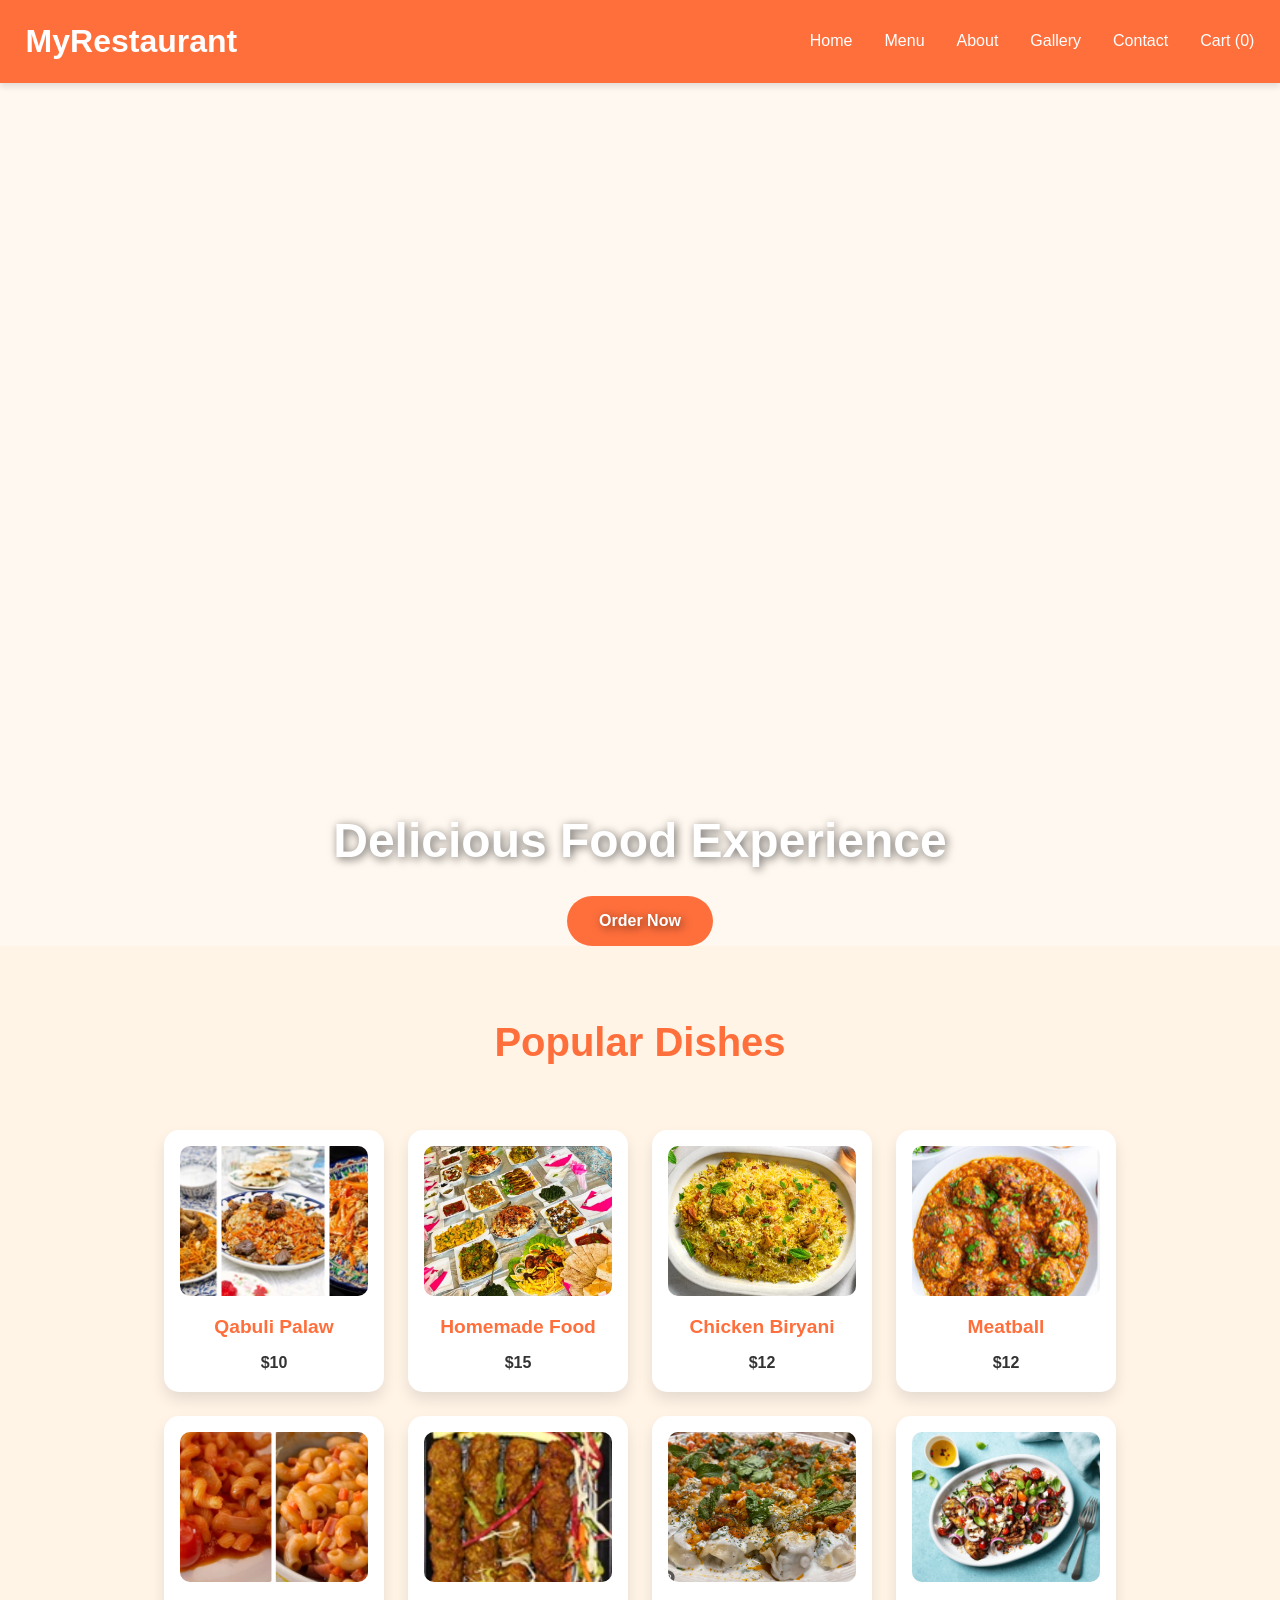
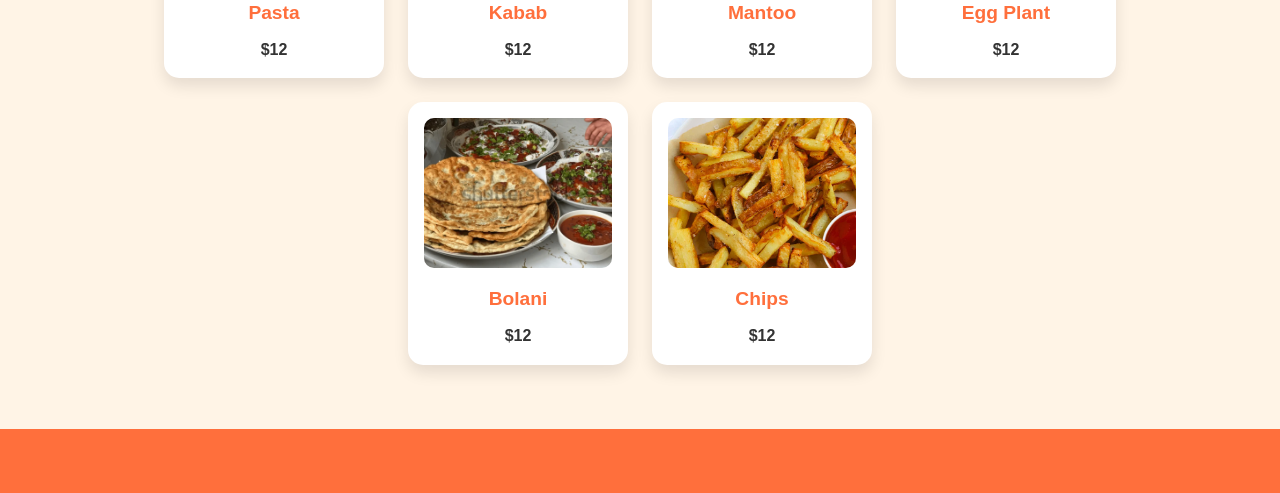
==== index.html @ ce6fe692 "Initial commit" ====
<!DOCTYPE html>
<html lang="en">
<head>
    <meta charset="UTF-8">
    <title>Restaurant - Home</title>

    <!-- Internal CSS starts here -->
    <style>
        /* =========================
            Global Styles
        ========================= */
        * {
            margin: 0;
            padding: 0;
            box-sizing: border-box;
            font-family: 'Segoe UI', Tahoma, Geneva, Verdana, sans-serif;
        }

        body {
            background: #fff8f0; /* soft cream background */
            color: #333;
            line-height: 1.6;
        }

        /* =========================
            Header & Navigation
        ========================= */
     

        body {
    margin: 0;
    font-family: Arial, sans-serif;
    background: #fff8f0;
    display: flex;
    flex-direction: column;
}

/* Header */
header {
    display: flex;
    justify-content: space-between;
    align-items: center;
    padding: 1rem 2%;
    background-color: #ff6f3c;
    color: white;
    position: sticky;
    top: 0;
    z-index: 1000;
     box-shadow: 0 4px 6px rgba(0,0,0,0.1);
            transition: all 0.3s ease;
}

/* Navigation links horizontal */
nav {
    display: flex;
    flex-wrap: wrap; /* wrap links on small screens */
    gap: 1rem;
}
        header:hover {
            background-color: #ff7f50;
        }

       


header .logo {
    font-size: 2rem;
    font-weight: bold;
}

nav {
    display: flex;                /* Make nav items horizontal */
    gap: 2rem;                    /* Space between links */
}

nav a {
    text-decoration: none;
    color: #fff;
    font-weight: 500;
    transition: color 0.3s;
}

nav a:hover {
    color: #ffe8d6;
}

        nav a::after {
            content: '';
            display: block;
            height: 2px;
            width: 0;
            background: #ffe8d6;
            transition: width 0.3s;
        }

        nav a:hover::after {
            width: 100%;
        }

        /* =========================
            Hero Section
        ========================= */
        .hero {
            position: relative;
            height: 80vh;
            display: flex;
            align-items: center;
            justify-content: center;
            overflow: hidden;
        }

      .hero iframe {
    position: absolute;
    top: 50%;
    left: 50%;
    width: 100%;   /* full width */
    height: 100%;  /* full height */
    max-height: 100vh; /* never taller than viewport */
    transform: translate(-50%, -50%);
    object-fit: cover;
}

        .hero-text {
            text-align: center;
            color: #fff;
            text-shadow: 2px 2px 10px rgba(0,0,0,0.6);
            animation: fadeInUp 1.5s ease forwards;
        }

        .hero-text h2 {
            font-size: 3rem;
            margin-bottom: 1rem;
        }

        .hero-text .btn {
            display: inline-block;
            padding: 0.75rem 2rem;
            background-color: #ff6f3c;
            color: #fff;
            border-radius: 50px;
            font-weight: bold;
            text-decoration: none;
            transition: all 0.3s ease;
        }

        .hero-text .btn:hover {
            background-color: #ff7f50;
            transform: scale(1.05);
        }

        @keyframes fadeInUp {
            0% { opacity: 0; transform: translateY(50px); }
            100% { opacity: 1; transform: translateY(0); }
        }

        /* =========================
            Featured Section
        ========================= */
        .featured {
            padding: 4rem 3rem;
            background-color: #fff4e6;
            text-align: center;
            display: flex;
            flex-wrap: wrap;
            justify-content: center;
            gap: 1.5rem;
        }

        .featured h2 {
            width: 100%;
            font-size: 2.5rem;
            margin-bottom: 2rem;
            color: #ff6f3c;
        }

        .featured .card {
            display: flex;
            flex-direction: column;
            align-items: center;
            background: #fff;
            border-radius: 15px;
            padding: 1rem;
            box-shadow: 0 8px 15px rgba(0,0,0,0.1);
            transition: transform 0.3s ease, box-shadow 0.3s ease;
            width: 220px;
        }

        .featured .card img {
            width: 100%;
            height: 150px;
            object-fit: cover;
            border-radius: 10px;
            margin-bottom: 1rem;
            transition: transform 0.3s ease;
        }

        .featured .card h3 {
            font-size: 1.2rem;
            margin-bottom: 0.5rem;
            color: #ff6f3c;
        }

        .featured .card p {
            font-size: 1rem;
            font-weight: bold;
            color: #333;
        }

        .featured .card:hover {
            transform: translateY(-10px) scale(1.05);
            box-shadow: 0 12px 25px rgba(0,0,0,0.2);
        }

        .featured .card:hover img {
            transform: scale(1.1);
        }

        /* =========================
            Footer
        ========================= */
        footer {
            padding: 2rem 3rem;
            background-color: #ff6f3c;
            color: #fff;
            text-align: center;
            position: relative;
        }

        /* =========================
            Responsive
        ========================= */
        @media(max-width: 768px) {
            nav { flex-direction: column; gap: 0.5rem; }
            .hero-text h2 { font-size: 2rem; }
            .featured .card { width: 45%; }
        }

        @media(max-width: 480px) {
            .featured .card { width: 100%; }
        }
    </style>
    <!-- Internal CSS ends here -->

</head>
<body>

<header>
    <h1 class="logo">MyRestaurant</h1>
    <nav>
        <a href="index.html">Home</a>
        <a href="menu.html">Menu</a>
        <a href="about.html">About</a>
        <a href="gallery.html">Gallery</a>
        <a href="contact.html">Contact</a>
        <a href="cart.html">Cart (<span id="cart-count">0</span>)</a>
    </nav>
</header>

<!-- HERO VIDEO -->
<section class="hero">
    <iframe 
        src="https://www.youtube.com/embed/ZnmWg4-y3Ak?autoplay=1&mute=1&loop=1&playlist=ZnmWg4-y3Ak"
        frameborder="0"
        allow="autoplay; encrypted-media"
        allowfullscreen>
    </iframe>

    <div class="hero-text">
        
        <a href="menu.html" "></a>
    </div>
</section>
    <div class="hero-text">
        <h2>Delicious Food Experience</h2>
        <a href="menu.html" class="btn">Order Now</a>
    </div>
</section>

<!-- FEATURED -->
<section class="featured">
    <h2>Popular Dishes</h2>

    <div class="card">
        <img src="images\palaw.png">
        <h3>Qabuli Palaw</h3>
        <p>$10</p>
    </div>

    <div class="card">
        <img src="images\homemade_food.png">
        <h3>Homemade Food</h3>
        <p>$15</p>
    </div>

    <div class="card">
        <img src="images\Chicken Bryani.png">
        <h3>Chicken Biryani</h3>
        <p>$12</p>
    </div>
    <div class="card">
        <img src="images\Kofta.png">
        <h3>Meatball</h3>
        <p>$12</p>
    </div>
     <div class="card">
        <img src="images\pasta.png">
        <h3>Pasta</h3>
        <p>$12</p>
    </div>
    
     <div class="card">
        <img src="images\kabab.png">
        <h3>Kabab</h3>
        <p>$12</p>
    </div>
    <div class="card">
        <img src="images\Manto.png">
        <h3>Mantoo</h3>
        <p>$12</p>
    </div>
     <div class="card">
        <img src="images\eggPlant.png">
        <h3>Egg Plant</h3>
        <p>$12</p>
    </div>
     <div class="card">
        <img src="images\bolani.png">
        <h3>Bolani</h3>
        <p>$12</p>
    </div>
     <div class="card">
        <img src="images\Chips.png">
        <h3>Chips</h3>
        <p>$12</p>
</section>

<footer>
    

    <div id="google_translate_element"></div>
</footer>

<script src="js/cart.js"></script>

<script>
function googleTranslateElementInit() {
  new google.translate.TranslateElement({pageLanguage: 'en'}, 'google_translate_element');
}
</script>
<script src="//translate.google.com/translate_a/element.js?cb=googleTranslateElementInit"></script>

</body>
</html>
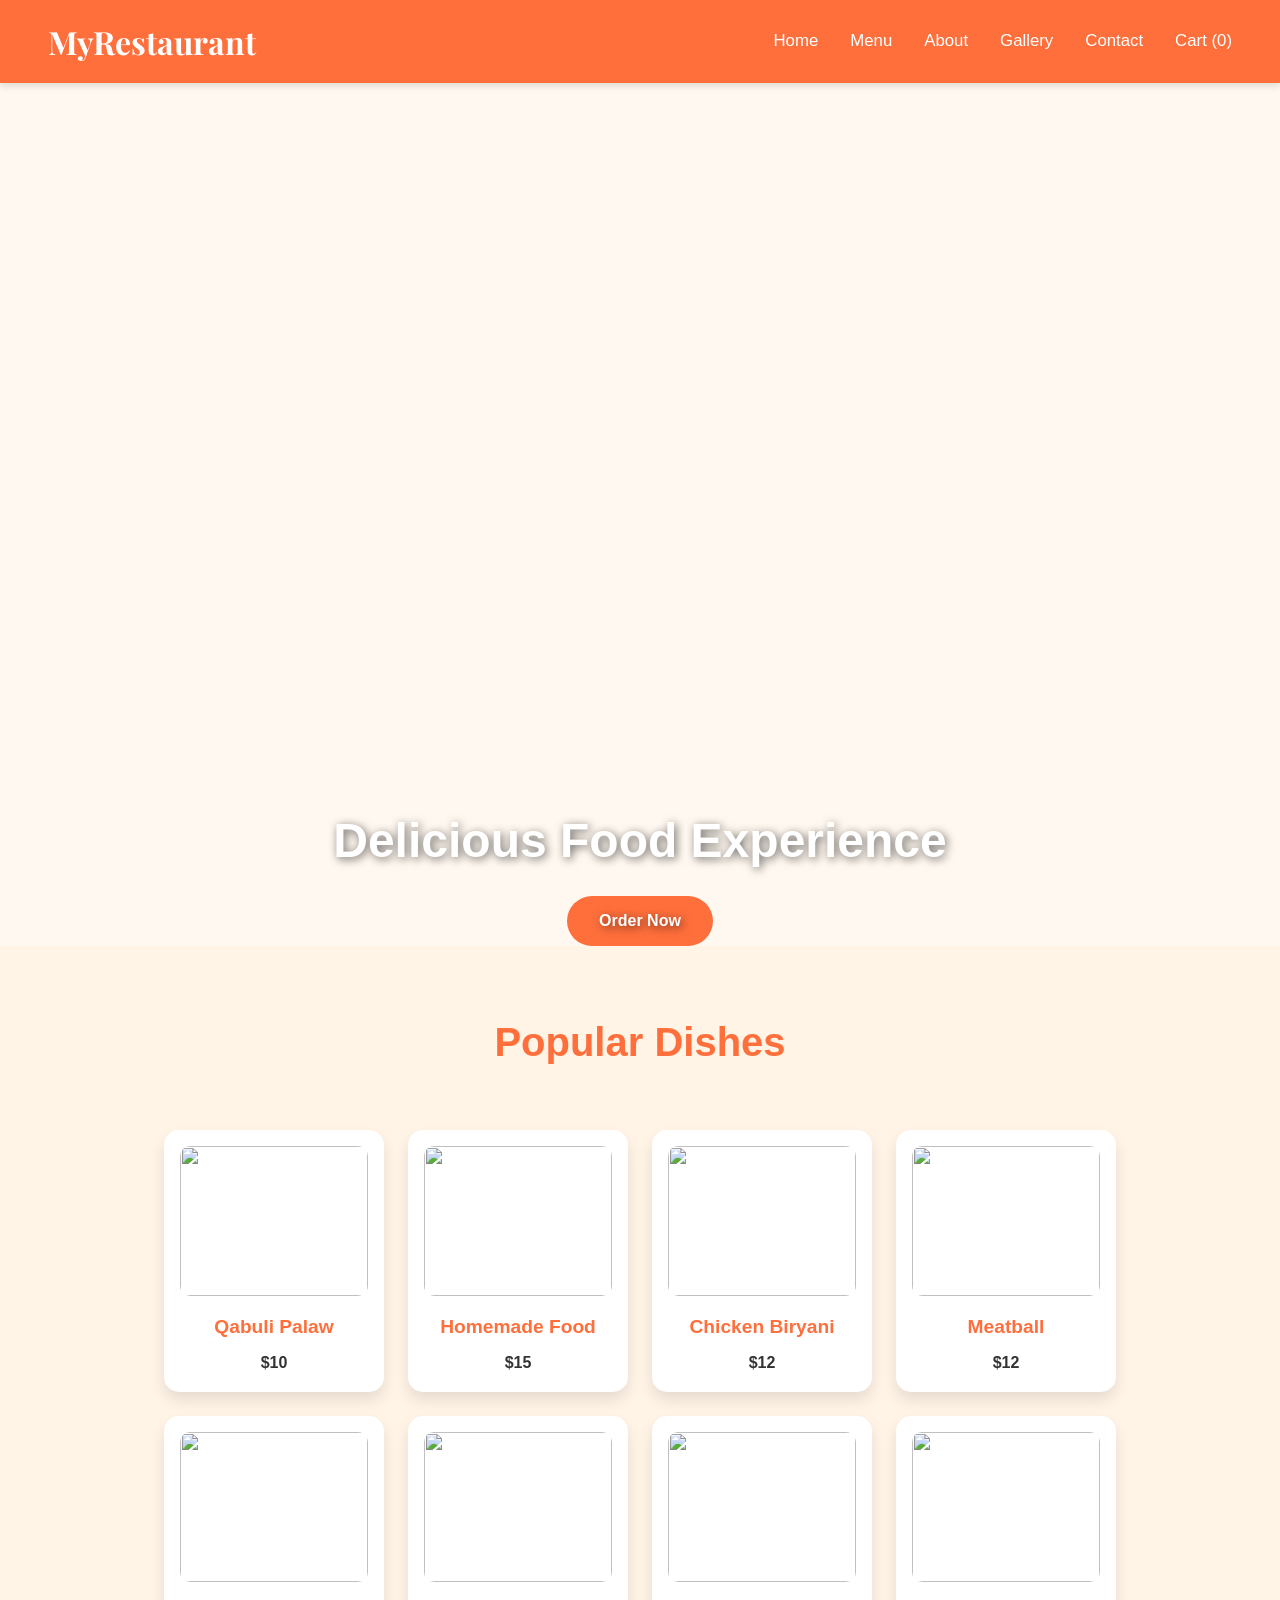
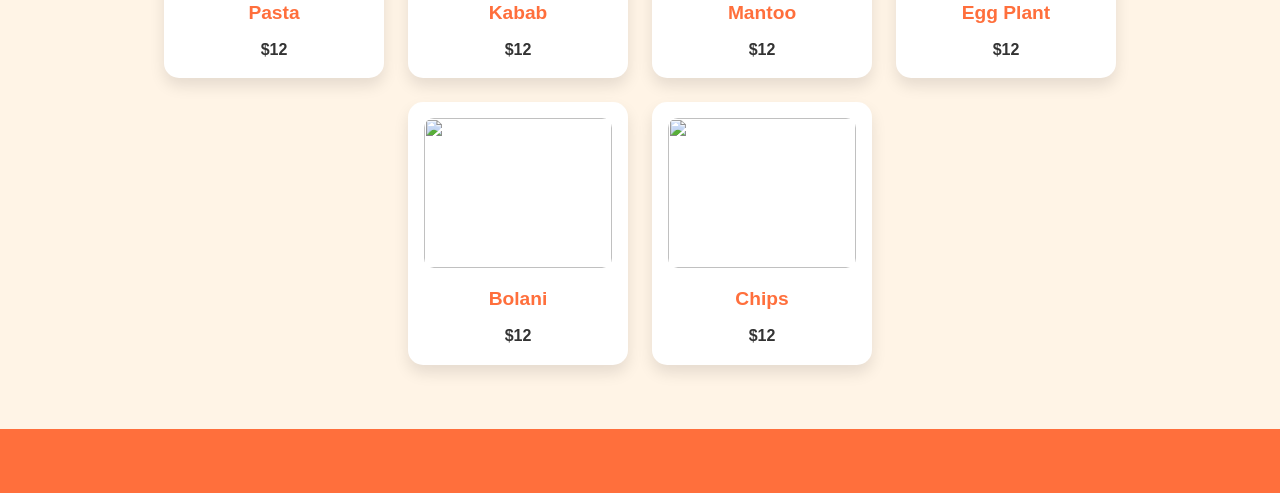
==== commit 5b126ccd: "added menu, cart section gallery section needs photos to be compleleted" ====
--- a/index.html
+++ b/index.html
@@ -1,353 +1,394 @@
-<!DOCTYPE html>
-<html lang="en">
-<head>
-    <meta charset="UTF-8">
-    <title>Restaurant - Home</title>
-
-    <!-- Internal CSS starts here -->
-    <style>
-        /* =========================
-            Global Styles
-        ========================= */
-        * {
-            margin: 0;
-            padding: 0;
-            box-sizing: border-box;
-            font-family: 'Segoe UI', Tahoma, Geneva, Verdana, sans-serif;
-        }
-
-        body {
-            background: #fff8f0; /* soft cream background */
-            color: #333;
-            line-height: 1.6;
-        }
-
-        /* =========================
-            Header & Navigation
-        ========================= */
-     
-
-        body {
-    margin: 0;
-    font-family: Arial, sans-serif;
-    background: #fff8f0;
-    display: flex;
-    flex-direction: column;
-}
-
-/* Header */
-header {
-    display: flex;
-    justify-content: space-between;
-    align-items: center;
-    padding: 1rem 2%;
-    background-color: #ff6f3c;
-    color: white;
-    position: sticky;
-    top: 0;
-    z-index: 1000;
-     box-shadow: 0 4px 6px rgba(0,0,0,0.1);
-            transition: all 0.3s ease;
-}
-
-/* Navigation links horizontal */
-nav {
-    display: flex;
-    flex-wrap: wrap; /* wrap links on small screens */
-    gap: 1rem;
-}
-        header:hover {
-            background-color: #ff7f50;
-        }
-
-       
-
-
-header .logo {
-    font-size: 2rem;
-    font-weight: bold;
-}
-
-nav {
-    display: flex;                /* Make nav items horizontal */
-    gap: 2rem;                    /* Space between links */
-}
-
-nav a {
-    text-decoration: none;
-    color: #fff;
-    font-weight: 500;
-    transition: color 0.3s;
-}
-
-nav a:hover {
-    color: #ffe8d6;
-}
-
-        nav a::after {
-            content: '';
-            display: block;
-            height: 2px;
-            width: 0;
-            background: #ffe8d6;
-            transition: width 0.3s;
-        }
-
-        nav a:hover::after {
-            width: 100%;
-        }
-
-        /* =========================
-            Hero Section
-        ========================= */
-        .hero {
-            position: relative;
-            height: 80vh;
-            display: flex;
-            align-items: center;
-            justify-content: center;
-            overflow: hidden;
-        }
-
-      .hero iframe {
-    position: absolute;
-    top: 50%;
-    left: 50%;
-    width: 100%;   /* full width */
-    height: 100%;  /* full height */
-    max-height: 100vh; /* never taller than viewport */
-    transform: translate(-50%, -50%);
-    object-fit: cover;
-}
-
-        .hero-text {
-            text-align: center;
-            color: #fff;
-            text-shadow: 2px 2px 10px rgba(0,0,0,0.6);
-            animation: fadeInUp 1.5s ease forwards;
-        }
-
-        .hero-text h2 {
-            font-size: 3rem;
-            margin-bottom: 1rem;
-        }
-
-        .hero-text .btn {
-            display: inline-block;
-            padding: 0.75rem 2rem;
-            background-color: #ff6f3c;
-            color: #fff;
-            border-radius: 50px;
-            font-weight: bold;
-            text-decoration: none;
-            transition: all 0.3s ease;
-        }
-
-        .hero-text .btn:hover {
-            background-color: #ff7f50;
-            transform: scale(1.05);
-        }
-
-        @keyframes fadeInUp {
-            0% { opacity: 0; transform: translateY(50px); }
-            100% { opacity: 1; transform: translateY(0); }
-        }
-
-        /* =========================
-            Featured Section
-        ========================= */
-        .featured {
-            padding: 4rem 3rem;
-            background-color: #fff4e6;
-            text-align: center;
-            display: flex;
-            flex-wrap: wrap;
-            justify-content: center;
-            gap: 1.5rem;
-        }
-
-        .featured h2 {
-            width: 100%;
-            font-size: 2.5rem;
-            margin-bottom: 2rem;
-            color: #ff6f3c;
-        }
-
-        .featured .card {
-            display: flex;
-            flex-direction: column;
-            align-items: center;
-            background: #fff;
-            border-radius: 15px;
-            padding: 1rem;
-            box-shadow: 0 8px 15px rgba(0,0,0,0.1);
-            transition: transform 0.3s ease, box-shadow 0.3s ease;
-            width: 220px;
-        }
-
-        .featured .card img {
-            width: 100%;
-            height: 150px;
-            object-fit: cover;
-            border-radius: 10px;
-            margin-bottom: 1rem;
-            transition: transform 0.3s ease;
-        }
-
-        .featured .card h3 {
-            font-size: 1.2rem;
-            margin-bottom: 0.5rem;
-            color: #ff6f3c;
-        }
-
-        .featured .card p {
-            font-size: 1rem;
-            font-weight: bold;
-            color: #333;
-        }
-
-        .featured .card:hover {
-            transform: translateY(-10px) scale(1.05);
-            box-shadow: 0 12px 25px rgba(0,0,0,0.2);
-        }
-
-        .featured .card:hover img {
-            transform: scale(1.1);
-        }
-
-        /* =========================
-            Footer
-        ========================= */
-        footer {
-            padding: 2rem 3rem;
-            background-color: #ff6f3c;
-            color: #fff;
-            text-align: center;
-            position: relative;
-        }
-
-        /* =========================
-            Responsive
-        ========================= */
-        @media(max-width: 768px) {
-            nav { flex-direction: column; gap: 0.5rem; }
-            .hero-text h2 { font-size: 2rem; }
-            .featured .card { width: 45%; }
-        }
-
-        @media(max-width: 480px) {
-            .featured .card { width: 100%; }
-        }
-    </style>
-    <!-- Internal CSS ends here -->
-
-</head>
-<body>
-
-<header>
-    <h1 class="logo">MyRestaurant</h1>
-    <nav>
-        <a href="index.html">Home</a>
-        <a href="menu.html">Menu</a>
-        <a href="about.html">About</a>
-        <a href="gallery.html">Gallery</a>
-        <a href="contact.html">Contact</a>
-        <a href="cart.html">Cart (<span id="cart-count">0</span>)</a>
-    </nav>
-</header>
-
-<!-- HERO VIDEO -->
-<section class="hero">
-    <iframe 
-        src="https://www.youtube.com/embed/ZnmWg4-y3Ak?autoplay=1&mute=1&loop=1&playlist=ZnmWg4-y3Ak"
-        frameborder="0"
-        allow="autoplay; encrypted-media"
-        allowfullscreen>
-    </iframe>
-
-    <div class="hero-text">
-        
-        <a href="menu.html" "></a>
-    </div>
-</section>
-    <div class="hero-text">
-        <h2>Delicious Food Experience</h2>
-        <a href="menu.html" class="btn">Order Now</a>
-    </div>
-</section>
-
-<!-- FEATURED -->
-<section class="featured">
-    <h2>Popular Dishes</h2>
-
-    <div class="card">
-        <img src="images\palaw.png">
-        <h3>Qabuli Palaw</h3>
-        <p>$10</p>
-    </div>
-
-    <div class="card">
-        <img src="images\homemade_food.png">
-        <h3>Homemade Food</h3>
-        <p>$15</p>
-    </div>
-
-    <div class="card">
-        <img src="images\Chicken Bryani.png">
-        <h3>Chicken Biryani</h3>
-        <p>$12</p>
-    </div>
-    <div class="card">
-        <img src="images\Kofta.png">
-        <h3>Meatball</h3>
-        <p>$12</p>
-    </div>
-     <div class="card">
-        <img src="images\pasta.png">
-        <h3>Pasta</h3>
-        <p>$12</p>
-    </div>
-    
-     <div class="card">
-        <img src="images\kabab.png">
-        <h3>Kabab</h3>
-        <p>$12</p>
-    </div>
-    <div class="card">
-        <img src="images\Manto.png">
-        <h3>Mantoo</h3>
-        <p>$12</p>
-    </div>
-     <div class="card">
-        <img src="images\eggPlant.png">
-        <h3>Egg Plant</h3>
-        <p>$12</p>
-    </div>
-     <div class="card">
-        <img src="images\bolani.png">
-        <h3>Bolani</h3>
-        <p>$12</p>
-    </div>
-     <div class="card">
-        <img src="images\Chips.png">
-        <h3>Chips</h3>
-        <p>$12</p>
-</section>
-
-<footer>
-    
-
-    <div id="google_translate_element"></div>
-</footer>
-
-<script src="js/cart.js"></script>
-
-<script>
-function googleTranslateElementInit() {
-  new google.translate.TranslateElement({pageLanguage: 'en'}, 'google_translate_element');
-}
-</script>
-<script src="//translate.google.com/translate_a/element.js?cb=googleTranslateElementInit"></script>
-
-</body>
+<!DOCTYPE html>
+<html lang="en">
+<head>
+    <meta charset="UTF-8">
+    <title>Restaurant - Home</title>
+
+    <!-- Internal CSS starts here -->
+    <style>
+        /* Header & Navigation */
+        @import url('https://fonts.googleapis.com/css2?family=Playfair+Display:ital,wght@0,400;0,600;0,700;1,400&display=swap');
+
+        header {
+            display: flex;
+            justify-content: space-between;
+            align-items: center;
+            padding: 1rem 3rem;
+            background-color: #ff6f3c; /* Restoring the solid orange matching colors */
+            color: white;
+            position: sticky;
+            top: 0;
+            z-index: 1000;
+            box-shadow: 0 4px 6px rgba(0, 0, 0, 0.1);
+            transition: all 0.3s ease;
+        }
+
+        header .logo {
+            font-family: 'Playfair Display', serif; /* Elegant heading */
+            font-size: 2rem;
+            font-weight: bold;
+            text-decoration: none;
+            color: white;
+            margin: 0;
+        }
+
+        nav {
+            display: flex;
+            gap: 2rem;
+            align-items: center;
+        }
+
+        nav a {
+            font-family: Arial, sans-serif; /* Familiar, not too crazy */
+            text-decoration: none;
+            color: #fff;
+            font-weight: 500;
+            font-size: 1.05rem;
+            transition: color 0.3s ease;
+            margin: 0;
+        }
+
+        nav a:hover, nav a.active {
+            color: #ffe8d6;
+        }
+
+        /* Mobile Nav Flexibility */
+        .mobile-toggle {
+            display: none;
+            background: none;
+            border: none;
+            color: #fff;
+            font-size: 1.8rem;
+            cursor: pointer;
+        }
+        @media(max-width: 768px) {
+            .mobile-toggle { display: block; }
+            #main-nav {
+                display: none;
+                flex-direction: column;
+                position: absolute;
+                top: 100%;
+                left: 0;
+                width: 100%;
+                background-color: #ff6f3c;
+                padding: 1rem 0;
+                box-shadow: 0 4px 6px rgba(0,0,0,0.1);
+            }
+            #main-nav.show { display: flex; }
+            #main-nav a { padding: 10px 20px; width: 100%; text-align: left; }
+        }
+
+
+        /* =========================
+            Global Styles
+        ========================= */
+        * {
+            margin: 0;
+            padding: 0;
+            box-sizing: border-box;
+            font-family: 'Segoe UI', Tahoma, Geneva, Verdana, sans-serif;
+        }
+
+        body {
+            background: #fff8f0; /* soft cream background */
+            color: #333;
+            line-height: 1.6;
+        }
+
+        /* =========================
+            Header & Navigation
+        ========================= */
+     
+
+        body {
+    margin: 0;
+    font-family: Arial, sans-serif;
+    background: #fff8f0;
+    display: flex;
+    flex-direction: column;
+}
+
+/* Header */
+
+
+/* Navigation links horizontal */
+
+        
+
+       
+
+
+
+
+
+
+
+
+
+
+        
+
+        
+
+        /* =========================
+            Hero Section
+        ========================= */
+        .hero {
+            position: relative;
+            height: 80vh;
+            display: flex;
+            align-items: center;
+            justify-content: center;
+            overflow: hidden;
+        }
+
+      .hero iframe {
+    position: absolute;
+    top: 50%;
+    left: 50%;
+    width: 100%;   /* full width */
+    height: 100%;  /* full height */
+    max-height: 100vh; /* never taller than viewport */
+    transform: translate(-50%, -50%);
+    object-fit: cover;
+}
+
+        .hero-text {
+            text-align: center;
+            color: #fff;
+            text-shadow: 2px 2px 10px rgba(0,0,0,0.6);
+            animation: fadeInUp 1.5s ease forwards;
+        }
+
+        .hero-text h2 {
+            font-size: 3rem;
+            margin-bottom: 1rem;
+        }
+
+        .hero-text .btn {
+            display: inline-block;
+            padding: 0.75rem 2rem;
+            background-color: #ff6f3c;
+            color: #fff;
+            border-radius: 50px;
+            font-weight: bold;
+            text-decoration: none;
+            transition: all 0.3s ease;
+        }
+
+        .hero-text .btn:hover {
+            background-color: #ff7f50;
+            transform: scale(1.05);
+        }
+
+        @keyframes fadeInUp {
+            0% { opacity: 0; transform: translateY(50px); }
+            100% { opacity: 1; transform: translateY(0); }
+        }
+
+        /* =========================
+            Featured Section
+        ========================= */
+        .featured {
+            padding: 4rem 3rem;
+            background-color: #fff4e6;
+            text-align: center;
+            display: flex;
+            flex-wrap: wrap;
+            justify-content: center;
+            gap: 1.5rem;
+        }
+
+        .featured h2 {
+            width: 100%;
+            font-size: 2.5rem;
+            margin-bottom: 2rem;
+            color: #ff6f3c;
+        }
+
+        .featured .card {
+            display: flex;
+            flex-direction: column;
+            align-items: center;
+            background: #fff;
+            border-radius: 15px;
+            padding: 1rem;
+            box-shadow: 0 8px 15px rgba(0,0,0,0.1);
+            transition: transform 0.3s ease, box-shadow 0.3s ease;
+            width: 220px;
+        }
+
+        .featured .card img {
+            width: 100%;
+            height: 150px;
+            object-fit: cover;
+            border-radius: 10px;
+            margin-bottom: 1rem;
+            transition: transform 0.3s ease;
+        }
+
+        .featured .card h3 {
+            font-size: 1.2rem;
+            margin-bottom: 0.5rem;
+            color: #ff6f3c;
+        }
+
+        .featured .card p {
+            font-size: 1rem;
+            font-weight: bold;
+            color: #333;
+        }
+
+        .featured .card:hover {
+            transform: translateY(-10px) scale(1.05);
+            box-shadow: 0 12px 25px rgba(0,0,0,0.2);
+        }
+
+        .featured .card:hover img {
+            transform: scale(1.1);
+        }
+
+        /* =========================
+            Footer
+        ========================= */
+        footer {
+            padding: 2rem 3rem;
+            background-color: #ff6f3c;
+            color: #fff;
+            text-align: center;
+            position: relative;
+        }
+
+        /* =========================
+            Responsive
+        ========================= */
+        @media(max-width: 768px) {
+            
+            .hero-text h2 { font-size: 2rem; }
+            .featured .card { width: 45%; }
+        }
+
+        @media(max-width: 480px) {
+            .featured .card { width: 100%; }
+        }
+    </style>
+    <!-- Internal CSS ends here -->
+
+    <link rel="stylesheet" href="https://cdnjs.cloudflare.com/ajax/libs/font-awesome/6.0.0/css/all.min.css">
+</head>
+<body>
+
+<header>
+    <h1 class="logo">MyRestaurant</h1>
+    <button class="mobile-toggle" onclick="toggleNav()"><i class="fa-solid fa-bars"></i></button>
+    <nav id="main-nav">
+        <a href="index.html">Home</a>
+        <a href="menu.html">Menu</a>
+        <a href="about.html">About</a>
+        <a href="gallery.html">Gallery</a>
+        <a href="contact.html">Contact</a>
+        <a href="cart.html">Cart (<span id="cart-count">0</span>)</a>
+    </nav>
+</header>
+
+<!-- HERO VIDEO -->
+<section class="hero">
+    <iframe 
+        src="https://www.youtube.com/embed/ZnmWg4-y3Ak?autoplay=1&mute=1&loop=1&playlist=ZnmWg4-y3Ak"
+        frameborder="0"
+        allow="autoplay; encrypted-media"
+        allowfullscreen>
+    </iframe>
+
+    <div class="hero-text">
+        
+        <a href="menu.html" "></a>
+    </div>
+</section>
+    <div class="hero-text">
+        <h2>Delicious Food Experience</h2>
+        <a href="menu.html" class="btn">Order Now</a>
+    </div>
+</section>
+
+<!-- FEATURED -->
+<section class="featured">
+    <h2>Popular Dishes</h2>
+
+    <div class="card">
+        <img src="images\palaw.png">
+        <h3>Qabuli Palaw</h3>
+        <p>$10</p>
+    </div>
+
+    <div class="card">
+        <img src="images\homemade_food.png">
+        <h3>Homemade Food</h3>
+        <p>$15</p>
+    </div>
+
+    <div class="card">
+        <img src="images\Chicken Bryani.png">
+        <h3>Chicken Biryani</h3>
+        <p>$12</p>
+    </div>
+    <div class="card">
+        <img src="images\Kofta.png">
+        <h3>Meatball</h3>
+        <p>$12</p>
+    </div>
+     <div class="card">
+        <img src="images\pasta.png">
+        <h3>Pasta</h3>
+        <p>$12</p>
+    </div>
+    
+     <div class="card">
+        <img src="images\kabab.png">
+        <h3>Kabab</h3>
+        <p>$12</p>
+    </div>
+    <div class="card">
+        <img src="images\Manto.png">
+        <h3>Mantoo</h3>
+        <p>$12</p>
+    </div>
+     <div class="card">
+        <img src="images\eggPlant.png">
+        <h3>Egg Plant</h3>
+        <p>$12</p>
+    </div>
+     <div class="card">
+        <img src="images\bolani.png">
+        <h3>Bolani</h3>
+        <p>$12</p>
+    </div>
+     <div class="card">
+        <img src="images\Chips.png">
+        <h3>Chips</h3>
+        <p>$12</p>
+</section>
+
+<footer>
+    
+
+    <div id="google_translate_element"></div>
+</footer>
+
+<script src="js/cart.js"></script>
+
+<script>
+function googleTranslateElementInit() {
+  new google.translate.TranslateElement({pageLanguage: 'en'}, 'google_translate_element');
+}
+</script>
+<script src="//translate.google.com/translate_a/element.js?cb=googleTranslateElementInit"></script>
+
+<script>
+    function toggleNav() {
+        var nav = document.getElementById('main-nav');
+        if(nav) nav.classList.toggle('show');
+    }
+</script>
+</body>
 </html>
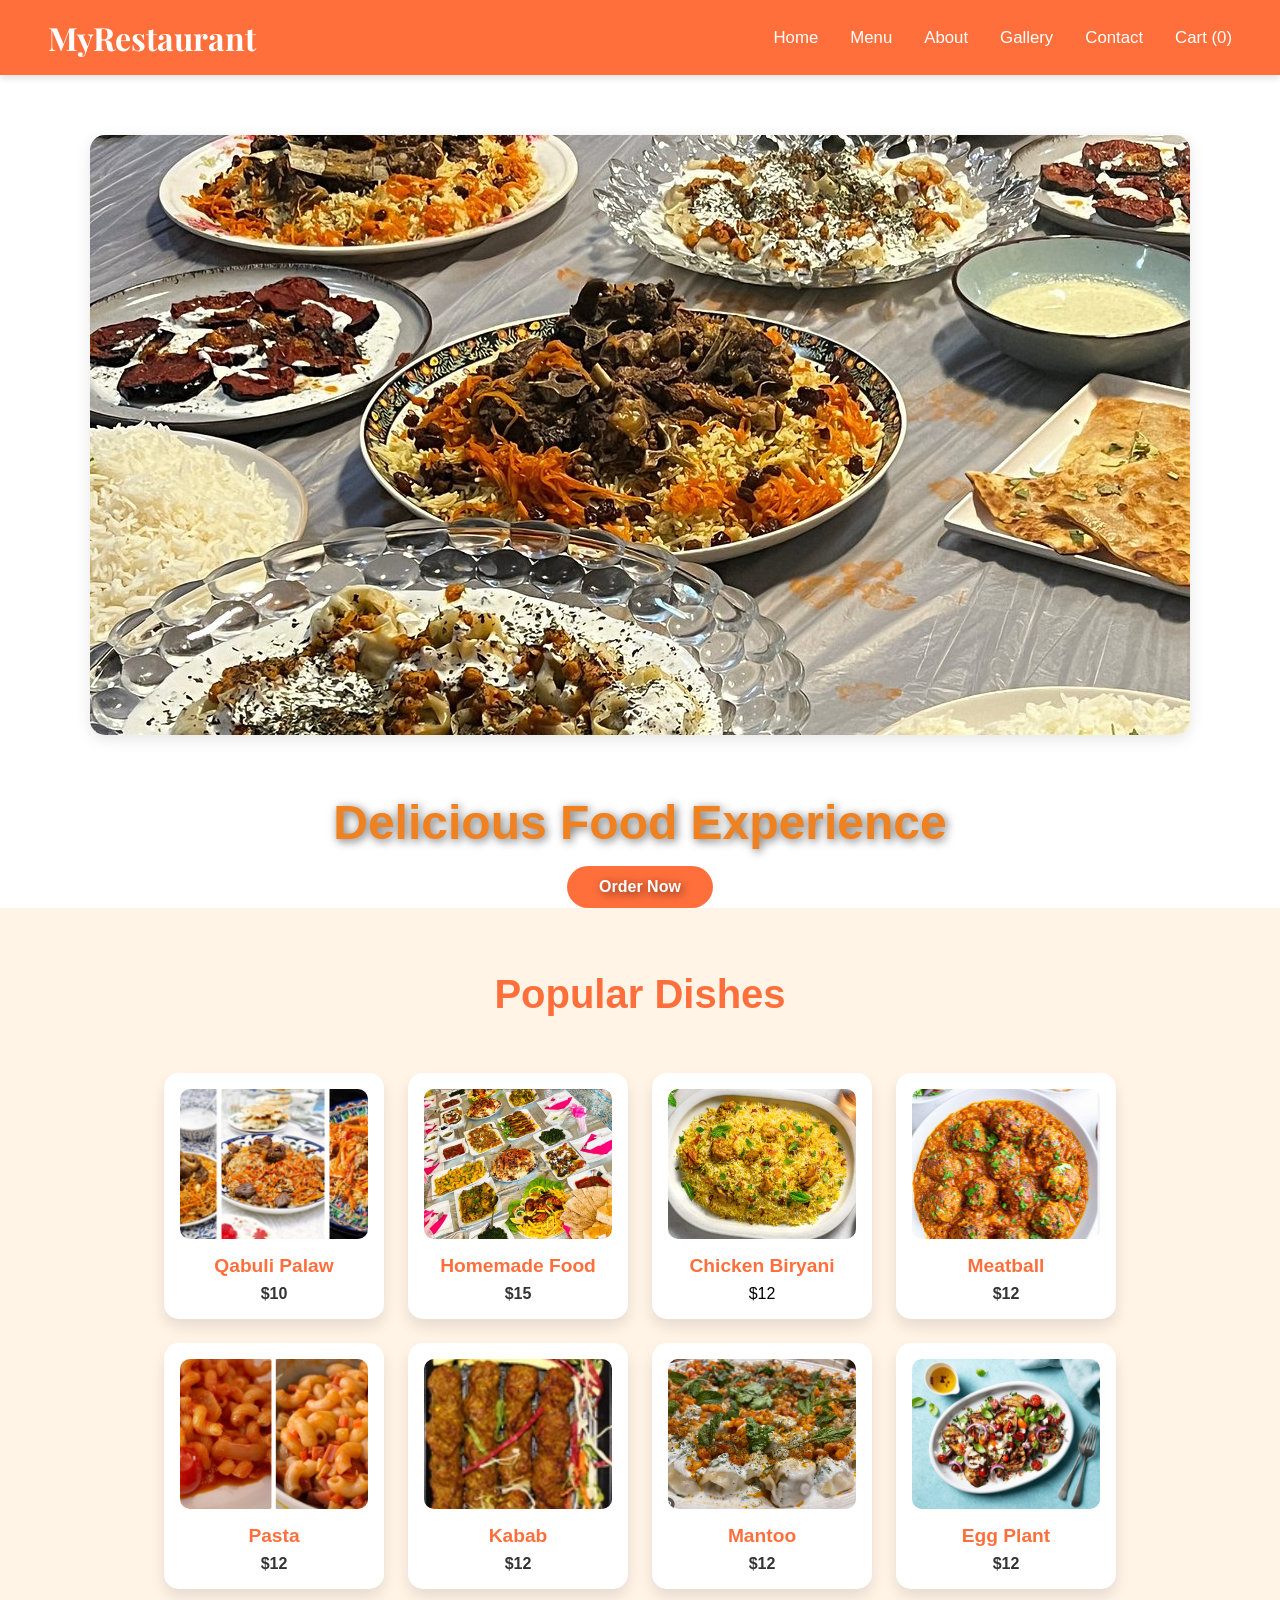
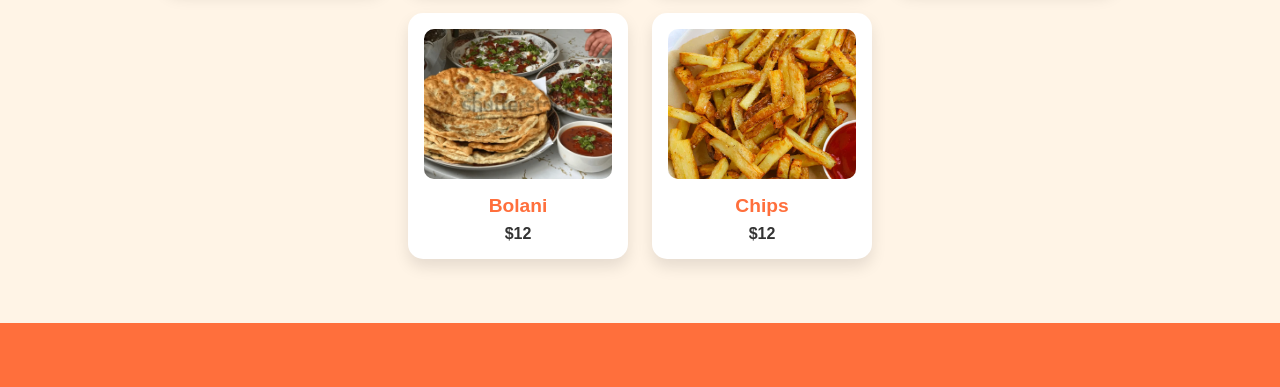
==== commit f31311f3: "Fix hero image centering and layout empty space" ====
--- a/index.html
+++ b/index.html
@@ -90,75 +90,128 @@
         }
 
         body {
-            background: #fff8f0; /* soft cream background */
-            color: #333;
-            line-height: 1.6;
-        }
+    display: flex;
+    flex-direction: column;
+    min-height: 100vh;
+    margin: 0; /* Remove default body margins */
+}
 
         /* =========================
             Header & Navigation
         ========================= */
      
 
-        body {
-    margin: 0;
-    font-family: Arial, sans-serif;
-    background: #fff8f0;
+
+/* Header */
+
+
+/* Navigation links horizontal */
+
+        
+
+       
+
+
+
+/* =========================
+    Hero Section
+========================= */
+/* =========================
+   Hero Section Fix
+========================= */
+/* 1. Ensure the Hero Section takes up the full width of the screen */
+.hero {
+    width: 100%;           /* Fills the horizontal space */
+    height: 80vh;          /* Keeps your preferred height */
+    position: relative;
+    overflow: hidden;      /* Prevents horizontal scrollbars */
     display: flex;
-    flex-direction: column;
-}
-
-/* Header */
-
-
-/* Navigation links horizontal */
-
-        
-
-       
-
-
-
-
-
-
-
-
-
-
-        
-
-        
-
-        /* =========================
-            Hero Section
-        ========================= */
-        .hero {
-            position: relative;
-            height: 80vh;
-            display: flex;
-            align-items: center;
-            justify-content: center;
-            overflow: hidden;
-        }
+    align-items: center;
+    justify-content: center;
+}
+
+/* 2. Force the image to stretch across the empty space */
+.hero-img {
+    position: absolute;
+    top: 0;
+    left: 0;
+    width: 100%;           
+    height: 100%;          
+    object-fit: cover;      
+    z-index: 1;
+}
+
+
+.hero-text {
+    position: relative;
+    z-index: 2;            /* Keeps text and buttons above the image */
+    text-align: center;
+    color: #b75c1a;
+}
+main { /* or whatever container holds your image, but not the header */
+    flex: 1; /* Pushes the footer down, if you have one */
+    display: flex;
+    justify-content: center; /* Center horizontally */
+    align-items: center;     /* Center vertically */
+    width: 100vw;           /* Ensure full page width is used */
+    background-color: #fff;  /* Or whatever your main background is */
+}
+main img {
+    
+    max-width: 90vw; /* Image will occupy up to 90% of screen width */
+    height: auto;     /* Maintain aspect ratio */
+    
+    
+    margin: 5vw; /* Example: 5% of viewport width on all sides */
+    
+    /* Add optional visual flair, like in the gallery */
+    border-radius: 15px; 
+    box-shadow: 0 4px 15px rgba(0,0,0,0.1); 
+}
+
+/* Full-Width (Hero) */
+.hero { /* Replace with your actual hero section container */
+    width: 100vw;      /* Crucial: full viewport width */
+    height: 80vh;      /* You decide the height */
+    position: relative;
+    overflow: hidden;  /* Prevents horizontal scrollbar */
+    display: flex;
+    align-items: center;
+    justify-content: center;
+}
+
+.hero-img { /* Apply to the image itself */
+    position: absolute;
+    top: 0;
+    left: 0;
+    width: 100%;       /* Fills the container's width */
+    height: 100%;      /* Fills the container's height */
+    object-fit: cover;  /* CROPS the image to fit, no stretching */
+    z-index: 1;        /* Puts image behind text */
+}
+
+.hero-text { /* Style for text on top of the image */
+    position: relative;
+    z-index: 2; /* Keeps text above the image */
+    text-align: center;
+    color: #ef8120;
+    text-shadow: 2px 2px 10px rgba(0,0,0,0.6);
+}
+
 
       .hero iframe {
     position: absolute;
     top: 50%;
+
     left: 50%;
-    width: 100%;   /* full width */
+    width: 100%;  /* full width */
     height: 100%;  /* full height */
     max-height: 100vh; /* never taller than viewport */
     transform: translate(-50%, -50%);
     object-fit: cover;
 }
 
-        .hero-text {
-            text-align: center;
-            color: #fff;
-            text-shadow: 2px 2px 10px rgba(0,0,0,0.6);
-            animation: fadeInUp 1.5s ease forwards;
-        }
+
 
         .hero-text h2 {
             font-size: 3rem;
@@ -293,12 +346,10 @@
 
 <!-- HERO VIDEO -->
 <section class="hero">
-    <iframe 
-        src="https://www.youtube.com/embed/ZnmWg4-y3Ak?autoplay=1&mute=1&loop=1&playlist=ZnmWg4-y3Ak"
-        frameborder="0"
-        allow="autoplay; encrypted-media"
-        allowfullscreen>
-    </iframe>
+   
+    <main>
+    <img src="images2\background6.jpg" alt="Featured Food" class="featured-img">
+</main>
 
     <div class="hero-text">
         
@@ -316,55 +367,55 @@
     <h2>Popular Dishes</h2>
 
     <div class="card">
-        <img src="images\palaw.png">
+        <img src="images2\palaw.png">
         <h3>Qabuli Palaw</h3>
         <p>$10</p>
     </div>
 
     <div class="card">
-        <img src="images\homemade_food.png">
+        <img src="images2\homemade_food.png">
         <h3>Homemade Food</h3>
         <p>$15</p>
     </div>
 
     <div class="card">
-        <img src="images\Chicken Bryani.png">
-        <h3>Chicken Biryani</h3>
+        <img src="images2\Chicken Bryani.png">
+        <h3>Chicken Biryani</h3
         <p>$12</p>
     </div>
     <div class="card">
-        <img src="images\Kofta.png">
+        <img src="images2\Kofta.png">
         <h3>Meatball</h3>
         <p>$12</p>
     </div>
      <div class="card">
-        <img src="images\pasta.png">
+        <img src="images2\pasta.png">
         <h3>Pasta</h3>
         <p>$12</p>
     </div>
     
      <div class="card">
-        <img src="images\kabab.png">
+        <img src="images2\kabab.png">
         <h3>Kabab</h3>
         <p>$12</p>
     </div>
     <div class="card">
-        <img src="images\Manto.png">
+        <img src="images2\Manto.png">
         <h3>Mantoo</h3>
         <p>$12</p>
     </div>
      <div class="card">
-        <img src="images\eggPlant.png">
+        <img src="images2\eggPlant.png">
         <h3>Egg Plant</h3>
         <p>$12</p>
     </div>
      <div class="card">
-        <img src="images\bolani.png">
+        <img src="images2\bolani.png">
         <h3>Bolani</h3>
         <p>$12</p>
     </div>
      <div class="card">
-        <img src="images\Chips.png">
+        <img src="images2\Chips.png">
         <h3>Chips</h3>
         <p>$12</p>
 </section>
